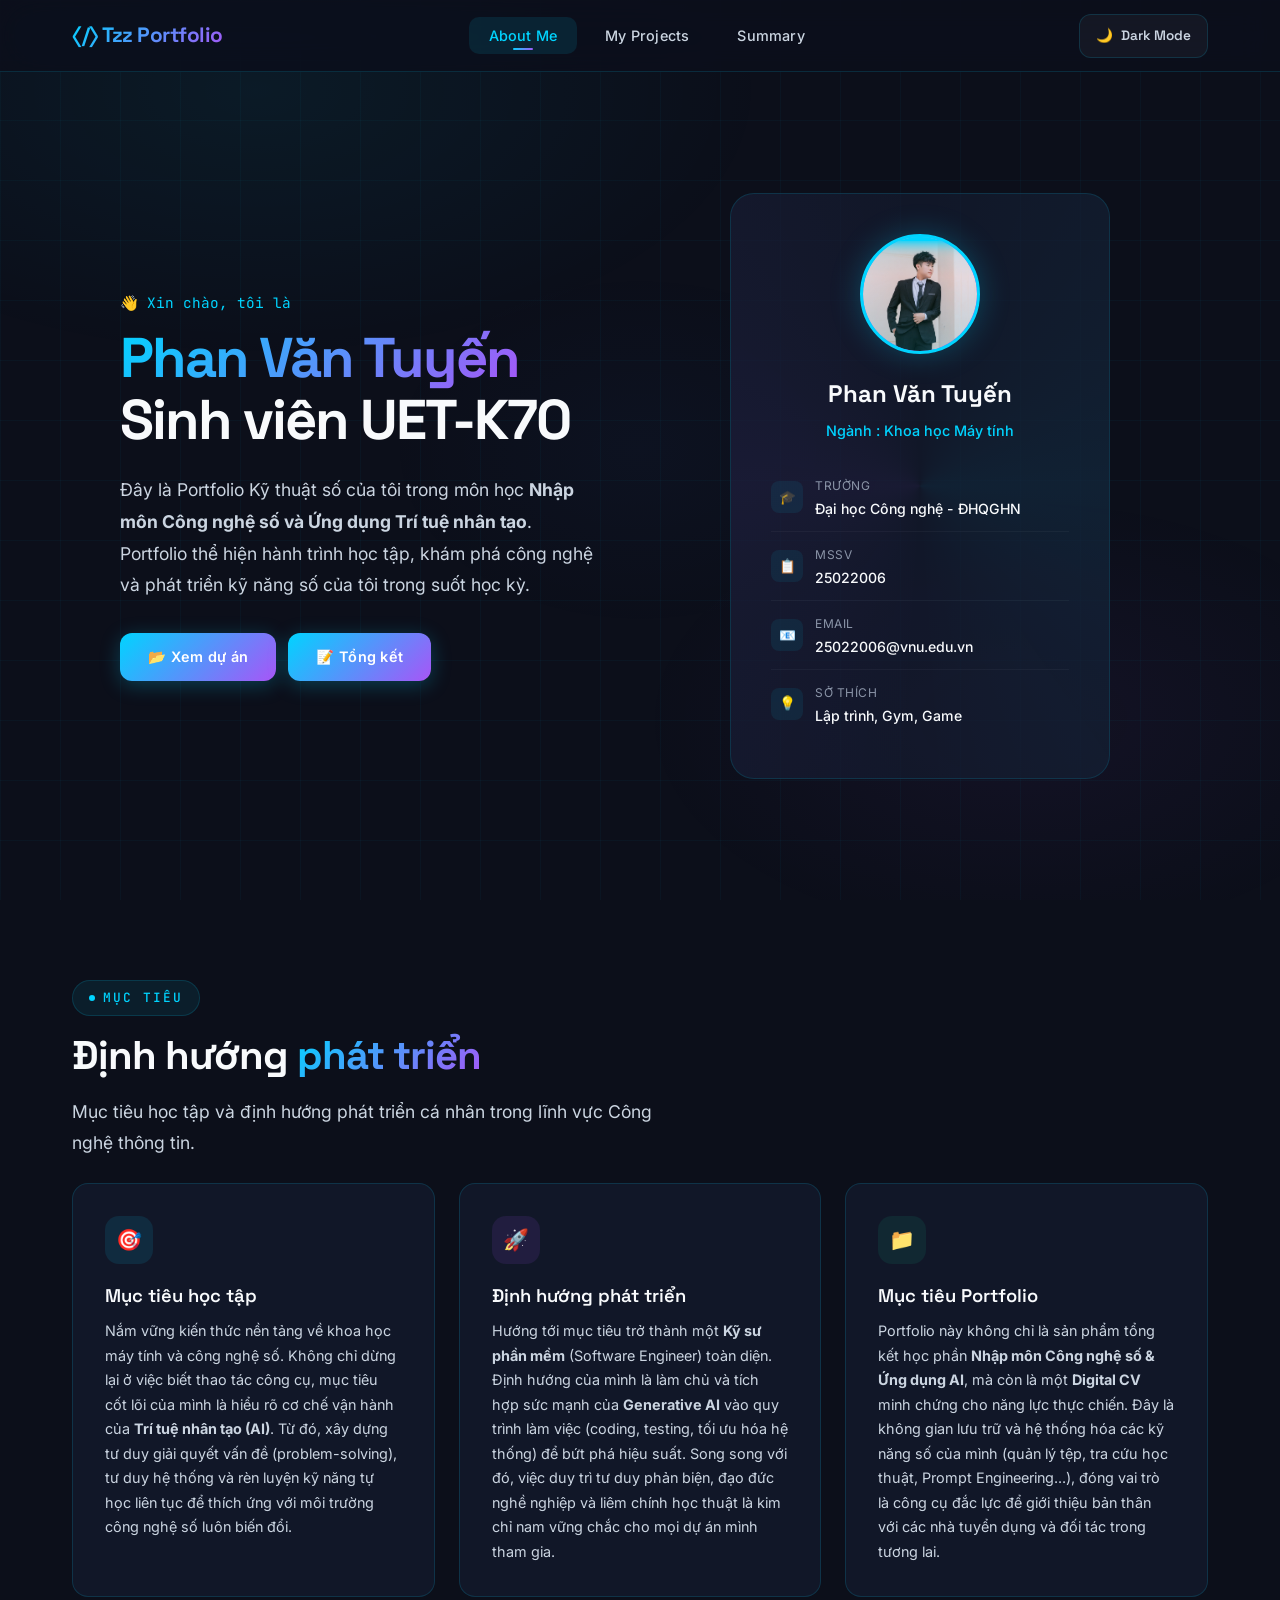
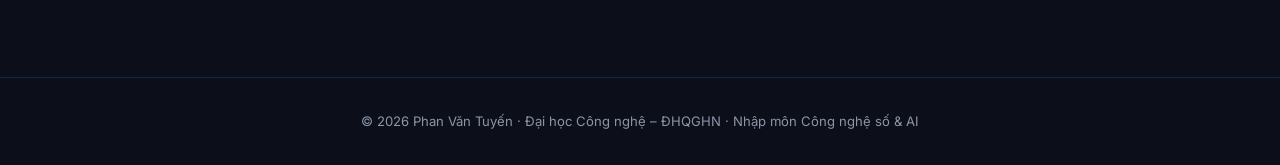
==== index.html @ 033db145 "add all file for tzz_portfolio" ====
<!DOCTYPE html>
<html lang="vi">

<head>
    <meta charset="UTF-8">
    <meta name="viewport" content="width=device-width, initial-scale=1.0">
    <meta name="description" content="Portfolio Kỹ thuật số - Giới thiệu bản thân - Đại học Công nghệ, ĐHQGHN">
    <title>About me | Tzz Portfolio</title>
    <link rel="preconnect" href="https://fonts.googleapis.com">
    <link rel="preconnect" href="https://fonts.gstatic.com" crossorigin>
    <link
        href="https://fonts.googleapis.com/css2?family=Inter:wght@300;400;500;600;700;800&family=Space+Grotesk:wght@400;500;600;700&family=JetBrains+Mono:wght@400;500&display=swap"
        rel="stylesheet">
    <link rel="stylesheet" href="styles.css">
</head>

<body>
    <div class="grid-bg"></div>
    <div class="particles">
        <div class="particle"></div>
        <div class="particle"></div>
        <div class="particle"></div>
        <div class="particle"></div>
        <div class="particle"></div>
        <div class="particle"></div>
        <div class="particle"></div>
        <div class="particle"></div>
    </div>

    <!-- NAVIGATION -->
    <nav class="navbar" id="navbar">
        <div class="nav-container">
            <a class="nav-logo" href="index.html">⟨/⟩ Tzz Portfolio</a>
            <button class="nav-toggle" id="navToggle" aria-label="Menu">
                <span></span><span></span><span></span>
            </button>
            <ul class="nav-links" id="navLinks">
                <li><a class="nav-link" href="index.html">About Me</a></li>
                <li><a class="nav-link" href="projects.html">My Projects</a></li>
                <li><a class="nav-link" href="summary.html">Summary</a></li>
            </ul>
            <button class="theme-toggle" id="themeToggle" onclick="toggleTheme()" aria-label="Dark / Light Mode"
                title="Dark / Light Mode">🌙</button>
        </div>
    </nav>

    <!-- PAGE CONTENT -->
    <div class="page">
        <!-- Hero Section -->
        <section class="hero">
            <div class="container">
                <div class="hero-content">
                    <div class="hero-text">
                        <p class="greeting">👋 Xin chào, tôi là</p>
                        <h1>
                            <span class="text-gradient">Phan Văn Tuyến</span><br>
                            Sinh viên UET-K70
                        </h1>
                        <p class="description">
                            Đây là Portfolio Kỹ thuật số của tôi trong môn học
                            <strong>Nhập môn Công nghệ số và Ứng dụng Trí tuệ nhân tạo</strong>.
                            Portfolio thể hiện hành trình học tập, khám phá công nghệ và phát triển kỹ năng số
                            của tôi trong suốt học kỳ.
                        </p>
                        <div class="hero-actions">
                            <a class="btn btn-primary" href="projects.html">📂 Xem dự án</a>
                            <a class="btn btn-primary" href="summary.html">📝 Tổng kết</a>
                        </div>
                    </div>
                    <div class="hero-visual">
                        <div class="profile-card">
                            <div class="profile-card-inner">
                                <div class="avatar">
                                    <img src="avt.jpg" alt="Phan Văn Tuyến Avatar" class="avatar-img">
                                    <div class="scan-line"></div>
                                </div>
                                <h2 class="profile-name">Phan Văn Tuyến</h2>
                                <p class="profile-role">Ngành : Khoa học Máy tính</p>
                                <ul class="profile-info">
                                    <li>
                                        <span class="info-icon">🎓</span>
                                        <div>
                                            <span class="info-label">Trường</span><br>
                                            <span class="info-value">Đại học Công nghệ - ĐHQGHN</span>
                                        </div>
                                    </li>
                                    <li>
                                        <span class="info-icon">📋</span>
                                        <div>
                                            <span class="info-label">MSSV</span><br>
                                            <span class="info-value">25022006</span>
                                        </div>
                                    </li>
                                    <li>
                                        <span class="info-icon">📧</span>
                                        <div>
                                            <span class="info-label">Email</span><br>
                                            <span class="info-value">25022006@vnu.edu.vn</span>
                                        </div>
                                    </li>
                                    <li>
                                        <span class="info-icon">💡</span>
                                        <div>
                                            <span class="info-label">Sở thích</span><br>
                                            <span class="info-value">Lập trình, Gym, Game</span>
                                        </div>
                                    </li>
                                </ul>
                            </div>
                        </div>
                    </div>
                </div>
            </div>
        </section>

        <!-- Goals & Portfolio Purpose -->
        <section class="section">
            <div class="container">
                <span class="section-label"><span class="dot"></span> Mục tiêu</span>
                <h2 class="section-title">Định hướng <span class="gradient">phát triển</span></h2>
                <p class="section-subtitle">
                    Mục tiêu học tập và định hướng phát triển cá nhân trong lĩnh vực Công nghệ thông tin.
                </p>
                <div class="about-grid">
                    <div class="card about-card animate-on-scroll stagger-1">
                        <div class="about-card-icon cyan">🎯</div>
                        <h3>Mục tiêu học tập</h3>
                        <p>
                            Nắm vững kiến thức nền tảng về khoa học máy tính và công nghệ số. Không chỉ dừng lại ở việc
                            biết thao tác công cụ, mục tiêu cốt lõi của mình là hiểu rõ cơ chế vận hành của <strong>Trí
                                tuệ nhân
                                tạo (AI)</strong>. Từ đó, xây dựng tư duy giải quyết vấn đề (problem-solving), tư duy hệ
                            thống và rèn
                            luyện kỹ năng tự học liên tục để thích ứng với môi trường công nghệ số luôn biến đổi.
                        </p>
                    </div>
                    <div class="card about-card animate-on-scroll stagger-2">
                        <div class="about-card-icon purple">🚀</div>
                        <h3>Định hướng phát triển</h3>
                        <p>
                            Hướng tới mục tiêu trở thành một <strong>Kỹ sư phần mềm</strong> (Software Engineer) toàn
                            diện. Định hướng
                            của mình là làm chủ và tích hợp sức mạnh của <strong>Generative AI</strong> vào quy trình
                            làm việc (coding,
                            testing, tối ưu hóa hệ thống) để bứt phá hiệu suất. Song song với đó, việc duy trì tư duy
                            phản biện, đạo đức nghề nghiệp và liêm chính học thuật là kim chỉ nam vững chắc cho mọi dự
                            án mình tham gia.
                        </p>
                    </div>
                    <div class="card about-card animate-on-scroll stagger-3">
                        <div class="about-card-icon emerald">📁</div>
                        <h3>Mục tiêu Portfolio</h3>
                        <p>
                            Portfolio này không chỉ là sản phẩm tổng kết học phần <strong>Nhập môn Công nghệ số & Ứng
                                dụng AI</strong>,
                            mà còn là một <strong>Digital CV</strong> minh chứng cho năng lực thực chiến. Đây là không
                            gian lưu trữ và
                            hệ thống hóa các kỹ năng số của mình (quản lý tệp, tra cứu học thuật, Prompt
                            Engineering...), đóng vai trò là công cụ đắc lực để giới thiệu bản thân với các nhà tuyển
                            dụng và đối tác trong tương lai.
                        </p>
                    </div>
                </div>
            </div>
        </section>
    </div>

    <!-- FOOTER -->
    <footer class="footer">
        <div class="container">
            <p>© 2026 Phan Văn Tuyến · Đại học Công nghệ – ĐHQGHN · Nhập môn Công nghệ số &amp; AI</p>
        </div>
    </footer>
    <script src="script.js"></script>
</body>

</html>
---- styles.css ----
/* ==========================================
   CSS RESET & VARIABLES
   ========================================== */
*, *::before, *::after {
    margin: 0;
    padding: 0;
    box-sizing: border-box;
}

:root {
    /* Color palette - Dark Mode (default) */
    --bg-primary: #0c0f1a;
    --bg-secondary: #121829;
    --bg-card: rgba(20, 28, 48, 0.7);
    --bg-card-hover: rgba(28, 39, 66, 0.85);
    --bg-nav: rgba(12, 15, 26, 0.85);
    --border-color: rgba(0, 212, 255, 0.15);
    --border-hover: rgba(0, 212, 255, 0.35);

    /* Accent colors */
    --accent-cyan: #00d4ff;
    --accent-purple: #a855f7;
    --accent-blue: #3b82f6;
    --accent-emerald: #10b981;
    --gradient-primary: linear-gradient(135deg, #00d4ff, #a855f7);
    --gradient-secondary: linear-gradient(135deg, #3b82f6, #00d4ff);
    --gradient-card: linear-gradient(145deg, rgba(0, 212, 255, 0.06), rgba(168, 85, 247, 0.06));

    /* Text colors */
    --text-primary: #f8fafc;
    --text-secondary: #cbd5e1;
    --text-muted: #8b95a8;
    --text-accent: #00d4ff;

    /* Grid & particles */
    --grid-color: rgba(0, 212, 255, 0.035);
    --particle-color: var(--accent-cyan);

    /* Spacing */
    --nav-height: 72px;
    --section-padding: 80px;
    --container-max: 1200px;

    /* Transitions */
    --transition-fast: 0.2s cubic-bezier(0.4, 0, 0.2, 1);
    --transition-normal: 0.35s cubic-bezier(0.4, 0, 0.2, 1);
    --transition-slow: 0.5s cubic-bezier(0.4, 0, 0.2, 1);
}

/* ==========================================
   LIGHT MODE
   ========================================== */
[data-theme="light"] {
    --bg-primary: #f5f7fb;
    --bg-secondary: #e8ecf4;
    --bg-card: rgba(255, 255, 255, 0.85);
    --bg-card-hover: rgba(255, 255, 255, 0.95);
    --bg-nav: rgba(245, 247, 251, 0.9);
    --border-color: rgba(0, 140, 210, 0.12);
    --border-hover: rgba(0, 140, 210, 0.3);

    --accent-cyan: #0091d5;
    --accent-purple: #7c3aed;
    --accent-blue: #2563eb;
    --accent-emerald: #059669;
    --gradient-primary: linear-gradient(135deg, #0091d5, #7c3aed);
    --gradient-secondary: linear-gradient(135deg, #2563eb, #0091d5);
    --gradient-card: linear-gradient(145deg, rgba(0, 145, 213, 0.04), rgba(124, 58, 237, 0.04));

    --text-primary: #1a1d2e;
    --text-secondary: #4a5568;
    --text-muted: #8896ab;
    --text-accent: #0091d5;

    --grid-color: rgba(0, 100, 180, 0.04);
    --particle-color: #0091d5;
}

[data-theme="light"] body::before {
    background:
        radial-gradient(ellipse 80% 60% at 20% 10%, rgba(0, 145, 213, 0.06) 0%, transparent 50%),
        radial-gradient(ellipse 60% 50% at 80% 80%, rgba(124, 58, 237, 0.05) 0%, transparent 50%),
        radial-gradient(ellipse 40% 40% at 50% 50%, rgba(37, 99, 235, 0.03) 0%, transparent 50%);
}


[data-theme="light"] .card { box-shadow: 0 1px 3px rgba(0,0,0,0.06); }
[data-theme="light"] .card:hover { box-shadow: 0 12px 40px rgba(0,0,0,0.08), 0 0 20px rgba(0,145,213,0.06); }
[data-theme="light"] .comparison-table th { background: rgba(0,145,213,0.06); }
[data-theme="light"] .code-block { background: rgba(0,0,0,0.04); border-color: rgba(0,0,0,0.08); }
[data-theme="light"] .screenshot-area { background: rgba(0,145,213,0.03); border-color: rgba(0,145,213,0.15); }
[data-theme="light"] .nav-toggle span { background: var(--text-primary); }
[data-theme="light"] .detail-back { border-color: rgba(0,0,0,0.08); }
[data-theme="light"] .project-tag { background: rgba(0,0,0,0.03); border-color: rgba(0,0,0,0.06); }
[data-theme="light"] .btn-ghost { background: rgba(0,0,0,0.03); border-color: rgba(0,0,0,0.06); }

html {
    scroll-behavior: smooth;
    transition: background-color 0.3s ease, color 0.3s ease;
}

body {
    font-family: 'Inter', -apple-system, BlinkMacSystemFont, sans-serif;
    background-color: var(--bg-primary);
    color: var(--text-primary);
    line-height: 1.7;
    overflow-x: hidden;
    min-height: 100vh;
    transition: background-color 0.3s ease, color 0.3s ease;
}

/* ==========================================
   BACKGROUND EFFECTS
   ========================================== */
body::before {
    content: '';
    position: fixed;
    top: 0; left: 0;
    width: 100%; height: 100%;
    background:
        radial-gradient(ellipse 80% 60% at 20% 10%, rgba(0,212,255,0.06) 0%, transparent 50%),
        radial-gradient(ellipse 60% 50% at 80% 80%, rgba(168,85,247,0.05) 0%, transparent 50%),
        radial-gradient(ellipse 40% 40% at 50% 50%, rgba(59,130,246,0.03) 0%, transparent 50%);
    pointer-events: none;
    z-index: 0;
}

.grid-bg {
    position: fixed;
    top: 0; left: 0;
    width: 100%; height: 100%;
    background-image:
        linear-gradient(var(--grid-color) 1px, transparent 1px),
        linear-gradient(90deg, var(--grid-color) 1px, transparent 1px);
    background-size: 60px 60px;
    pointer-events: none;
    z-index: 0;
}

.particles {
    position: fixed;
    top: 0; left: 0;
    width: 100%; height: 100%;
    pointer-events: none;
    z-index: 0;
    overflow: hidden;
}

.particle {
    position: absolute;
    border-radius: 50%;
    pointer-events: none;
    will-change: transform, opacity;
}

/* Star style (Dark Mode) */
.particle.star {
    width: 2px;
    height: 2px;
    background: #ffffff;
    box-shadow: 0 0 8px 1px #ffffff, 0 0 15px 3px rgba(0, 212, 255, 0.6);
    opacity: 0;
    animation: diagonal-stars 8s linear infinite;
}

@keyframes diagonal-stars {
    0% {
        transform: translate(0, 0) scale(0.4);
        opacity: 0;
    }
    10% {
        opacity: 0.8;
    }
    90% {
        opacity: 0.8;
    }
    100% {
        transform: translate(60vh, 60vh) scale(1.2);
        opacity: 0;
    }
}

/* Fireball style (Light Mode) */
.particle.fireball {
    width: 8px;
    height: 8px;
    background: radial-gradient(circle, #ff5722 0%, #ff9800 60%, rgba(255, 152, 0, 0) 100%);
    box-shadow: 0 0 12px 3px #ff5722, 0 0 20px #ff9800;
    opacity: 0;
    animation: diagonal-fireballs 9s linear infinite;
}

@keyframes diagonal-fireballs {
    0% {
        transform: translate(0, 0) scale(0.5);
        opacity: 0;
    }
    10% {
        opacity: 0.8;
    }
    90% {
        opacity: 0.8;
    }
    100% {
        transform: translate(60vh, 60vh) scale(1.2);
        opacity: 0;
    }
}

/* ==========================================
   NAVIGATION
   ========================================== */
.navbar {
    position: fixed;
    top: 0; left: 0;
    width: 100%;
    height: var(--nav-height);
    background: var(--bg-nav);
    backdrop-filter: blur(20px) saturate(180%);
    -webkit-backdrop-filter: blur(20px) saturate(180%);
    border-bottom: 1px solid var(--border-color);
    z-index: 1000;
    display: flex;
    align-items: center;
    justify-content: center;
    transition: var(--transition-normal);
}

.navbar.scrolled {
    background: rgba(12, 15, 26, 0.96);
    box-shadow: 0 4px 30px rgba(0,0,0,0.3);
}

[data-theme="light"] .navbar.scrolled {
    background: rgba(245, 247, 251, 0.97);
    box-shadow: 0 4px 20px rgba(0,0,0,0.06);
}

.nav-container {
    width: 100%;
    max-width: var(--container-max);
    padding: 0 32px;
    display: flex;
    align-items: center;
    justify-content: space-between;
}

.nav-logo {
    font-family: 'Space Grotesk', sans-serif;
    font-size: 1.3rem;
    font-weight: 700;
    background: var(--gradient-primary);
    -webkit-background-clip: text;
    -webkit-text-fill-color: transparent;
    background-clip: text;
    cursor: pointer;
    letter-spacing: -0.5px;
    transition: var(--transition-fast);
    text-decoration: none;
}

.nav-logo:hover { filter: brightness(1.2); }

.nav-links {
    display: flex;
    align-items: center;
    gap: 8px;
    list-style: none;
}

.nav-link {
    padding: 10px 20px;
    font-size: 0.9rem;
    font-weight: 500;
    color: var(--text-secondary);
    text-decoration: none;
    border-radius: 10px;
    cursor: pointer;
    transition: var(--transition-fast);
    position: relative;
    letter-spacing: 0.2px;
}

.nav-link:hover {
    color: var(--text-primary);
    background: rgba(0, 212, 255, 0.06);
}

.nav-link.active {
    color: var(--accent-cyan);
    background: rgba(0, 212, 255, 0.1);
}

.nav-link.active::after {
    content: '';
    position: absolute;
    bottom: 4px;
    left: 50%;
    transform: translateX(-50%);
    width: 20px; height: 2px;
    background: var(--gradient-primary);
    border-radius: 1px;
}

/* Theme toggle */
.theme-toggle {
    height: 44px;
    padding: 0 16px;
    border-radius: 12px;
    border: 1px solid var(--border-color);
    background: rgba(255,255,255,0.04);
    color: var(--text-secondary);
    cursor: pointer;
    display: inline-flex;
    align-items: center;
    justify-content: center;
    gap: 8px;
    font-family: 'Space Grotesk', sans-serif;
    font-size: 0.85rem;
    font-weight: 600;
    transition: var(--transition-fast);
    margin-left: 8px;
    flex-shrink: 0;
}

.theme-toggle:hover {
    background: rgba(0,212,255,0.08);
    border-color: var(--border-hover);
    color: var(--accent-cyan);
}

[data-theme="light"] .theme-toggle { background: rgba(0,0,0,0.04); }
[data-theme="light"] .theme-toggle:hover { background: rgba(0,145,213,0.08); }

/* Mobile menu */
.nav-toggle {
    display: none;
    flex-direction: column;
    gap: 5px;
    cursor: pointer;
    padding: 5px;
    background: none;
    border: none;
}

.nav-toggle span {
    width: 24px; height: 2px;
    background: var(--text-primary);
    border-radius: 2px;
    transition: var(--transition-fast);
}

/* ==========================================
   LAYOUT & CONTAINERS
   ========================================== */
.page {
    position: relative;
    z-index: 1;
    min-height: 100vh;
    padding-top: var(--nav-height);
    animation: pageIn 0.5s ease forwards;
}

@keyframes pageIn {
    from { opacity: 0; transform: translateY(20px); }
    to { opacity: 1; transform: translateY(0); }
}

.container {
    max-width: var(--container-max);
    margin: 0 auto;
    padding: 0 32px;
}

.section {
    padding: var(--section-padding) 0;
}

.section-label {
    display: inline-flex;
    align-items: center;
    gap: 8px;
    font-family: 'JetBrains Mono', monospace;
    font-size: 0.8rem;
    font-weight: 500;
    color: var(--accent-cyan);
    text-transform: uppercase;
    letter-spacing: 2px;
    margin-bottom: 16px;
    padding: 6px 16px;
    background: rgba(0, 212, 255, 0.08);
    border: 1px solid rgba(0, 212, 255, 0.15);
    border-radius: 20px;
}

.section-label .dot {
    width: 6px; height: 6px;
    background: var(--accent-cyan);
    border-radius: 50%;
    animation: pulse-dot 2s infinite;
}

@keyframes pulse-dot {
    0%, 100% { opacity: 1; }
    50% { opacity: 0.3; }
}

.section-title {
    font-family: 'Space Grotesk', sans-serif;
    font-size: 2.5rem;
    font-weight: 700;
    line-height: 1.2;
    margin-bottom: 16px;
    letter-spacing: -1px;
}

.section-title .gradient {
    background: var(--gradient-primary);
    -webkit-background-clip: text;
    -webkit-text-fill-color: transparent;
    background-clip: text;
}

.section-subtitle {
    font-size: 1.1rem;
    color: var(--text-secondary);
    max-width: 600px;
    line-height: 1.8;
}

/* ==========================================
   CARDS
   ========================================== */
.card {
    background: var(--bg-card);
    border: 1px solid var(--border-color);
    border-radius: 16px;
    padding: 32px;
    transition: var(--transition-normal);
    position: relative;
    overflow: hidden;
}

.card::before {
    content: '';
    position: absolute;
    top: 0; left: 0; right: 0;
    height: 1px;
    background: var(--gradient-primary);
    opacity: 0;
    transition: var(--transition-normal);
}

.card:hover {
    background: var(--bg-card-hover);
    border-color: var(--border-hover);
    transform: translateY(-4px);
    box-shadow: 0 20px 60px rgba(0,0,0,0.3), 0 0 40px rgba(0,212,255,0.05);
}

.card:hover::before { opacity: 1; }

/* ==========================================
   BUTTONS
   ========================================== */
.btn {
    display: inline-flex;
    align-items: center;
    gap: 8px;
    padding: 12px 28px;
    font-family: 'Inter', sans-serif;
    font-size: 0.9rem;
    font-weight: 600;
    border-radius: 12px;
    cursor: pointer;
    transition: var(--transition-fast);
    text-decoration: none;
    border: none;
    letter-spacing: 0.3px;
}

.btn-primary {
    background: var(--gradient-primary);
    color: #fff;
    box-shadow: 0 4px 20px rgba(0,212,255,0.25);
}

.btn-primary:hover {
    box-shadow: 0 6px 30px rgba(0,212,255,0.4);
    transform: translateY(-2px);
    filter: brightness(1.1);
}

.btn-outline {
    background: transparent;
    color: var(--accent-cyan);
    border: 1px solid rgba(0,212,255,0.3);
}

.btn-outline:hover {
    background: rgba(0,212,255,0.08);
    border-color: var(--accent-cyan);
    box-shadow: 0 0 20px rgba(0,212,255,0.15);
}

.btn-ghost {
    background: rgba(255,255,255,0.04);
    color: var(--text-secondary);
    border: 1px solid rgba(255,255,255,0.06);
}

.btn-ghost:hover {
    background: rgba(255,255,255,0.08);
    color: var(--text-primary);
}

.btn-sm { padding: 8px 18px; font-size: 0.82rem; }

/* ==========================================
   HERO SECTION (ABOUT ME)
   ========================================== */
.hero {
    min-height: calc(100vh - var(--nav-height));
    display: flex;
    align-items: center;
    position: relative;
}

.hero-content {
    display: grid;
    grid-template-columns: 1fr 1fr;
    gap: 80px;
    align-items: center;
}

.hero-text .greeting {
    font-family: 'JetBrains Mono', monospace;
    font-size: 0.9rem;
    color: var(--accent-cyan);
    margin-bottom: 12px;
    opacity: 0;
    animation: slideUp 0.6s 0.2s ease forwards;
}

.hero-text h1 {
    font-family: 'Space Grotesk', sans-serif;
    font-size: 3.5rem;
    font-weight: 800;
    line-height: 1.1;
    letter-spacing: -2px;
    margin-bottom: 24px;
    opacity: 0;
    animation: slideUp 0.6s 0.4s ease forwards;
}

.hero-text .description {
    font-size: 1.1rem;
    color: var(--text-secondary);
    margin-bottom: 32px;
    max-width: 480px;
    line-height: 1.8;
    opacity: 0;
    animation: slideUp 0.6s 0.6s ease forwards;
}

.hero-actions {
    display: flex;
    gap: 12px;
    opacity: 0;
    animation: slideUp 0.6s 0.8s ease forwards;
}

@keyframes slideUp {
    from { opacity: 0; transform: translateY(30px); }
    to { opacity: 1; transform: translateY(0); }
}

.hero-visual {
    display: flex;
    justify-content: center;
    align-items: center;
    opacity: 0;
    animation: slideUp 0.6s 0.5s ease forwards;
}

.profile-card {
    background: var(--bg-card);
    border: 1px solid var(--border-color);
    border-radius: 24px;
    padding: 40px;
    width: 100%;
    max-width: 380px;
    text-align: center;
    position: relative;
    overflow: hidden;
}

.profile-card::after {
    content: '';
    position: absolute;
    top: -50%; left: -50%;
    width: 200%; height: 200%;
    background: conic-gradient(from 0deg, transparent, rgba(0,212,255,0.05), transparent, rgba(168,85,247,0.05), transparent);
    animation: rotate-bg 15s linear infinite;
}

@keyframes rotate-bg { to { transform: rotate(360deg); } }

.profile-card-inner { position: relative; z-index: 1; }

.avatar {
    width: 120px; height: 120px;
    border-radius: 50%;
    background: var(--gradient-primary);
    position: relative;
    overflow: hidden;
    margin: 0 auto 20px;
    box-shadow: 0 0 30px rgba(0, 212, 255, 0.25);
    border: 3px solid var(--accent-cyan);
}

.avatar-img {
    width: 100%;
    height: 100%;
    object-fit: cover;
    display: block;
    border-radius: 50%;
}

.scan-line {
    position: absolute;
    top: 0;
    left: 0;
    width: 100%;
    height: 4px;
    background: var(--accent-cyan);
    box-shadow: 0 0 12px 3px var(--accent-cyan), 0 0 4px var(--accent-cyan);
    animation: scanner 3.5s ease-in-out infinite;
    z-index: 2;
    pointer-events: none;
}

@keyframes scanner {
    0% { top: 0%; }
    50% { top: 100%; }
    100% { top: 0%; }
}

.avatar::after {
    content: '';
    position: absolute;
    top: 0; left: 0; width: 100%; height: 100%;
    background: linear-gradient(to bottom, rgba(0, 212, 255, 0.15) 0%, transparent 35%, rgba(0, 212, 255, 0.15) 100%);
    border-radius: 50%;
    pointer-events: none;
    z-index: 1;
    animation: hologram-flicker 0.15s infinite;
}

@keyframes hologram-flicker {
    0% { opacity: 0.9; }
    50% { opacity: 1; }
    100% { opacity: 0.9; }
}

.profile-name {
    font-family: 'Space Grotesk', sans-serif;
    font-size: 1.5rem;
    font-weight: 700;
    margin-bottom: 4px;
}

.profile-role {
    color: var(--accent-cyan);
    font-size: 0.9rem;
    font-weight: 500;
    margin-bottom: 20px;
}

.profile-info { list-style: none; text-align: left; }

.profile-info li {
    display: flex;
    align-items: center;
    gap: 12px;
    padding: 10px 0;
    font-size: 0.88rem;
    color: var(--text-secondary);
    border-bottom: 1px solid rgba(255,255,255,0.04);
}

.profile-info li:last-child { border-bottom: none; }

.profile-info .info-icon {
    width: 32px; height: 32px;
    border-radius: 8px;
    background: rgba(0,212,255,0.08);
    display: flex;
    align-items: center;
    justify-content: center;
    font-size: 0.85rem;
    flex-shrink: 0;
}

.profile-info .info-label {
    font-size: 0.75rem;
    color: var(--text-muted);
    text-transform: uppercase;
    letter-spacing: 0.5px;
}

.profile-info .info-value {
    color: var(--text-primary);
    font-weight: 500;
}

/* About sections */
.about-grid {
    display: grid;
    grid-template-columns: repeat(3, 1fr);
    gap: 24px;
    margin-top: 24px;
}

.about-card-icon {
    width: 48px; height: 48px;
    border-radius: 14px;
    display: flex;
    align-items: center;
    justify-content: center;
    font-size: 1.3rem;
    margin-bottom: 16px;
}

.about-card-icon.cyan   { background: rgba(0,212,255,0.1); }
.about-card-icon.purple { background: rgba(168,85,247,0.1); }
.about-card-icon.emerald{ background: rgba(16,185,129,0.1); }

.about-card h3 {
    font-family: 'Space Grotesk', sans-serif;
    font-size: 1.15rem;
    font-weight: 600;
    margin-bottom: 8px;
}

.about-card p {
    font-size: 0.9rem;
    color: var(--text-secondary);
    line-height: 1.7;
}

/* ==========================================
   MY PROJECTS - OVERVIEW
   ========================================== */
.projects-grid {
    display: grid;
    grid-template-columns: repeat(2, 1fr);
    gap: 24px;
    margin-top: 40px;
}

.project-card { position: relative; overflow: hidden; }

.project-number {
    font-family: 'Space Grotesk', sans-serif;
    font-size: 3.5rem;
    font-weight: 800;
    background: var(--gradient-primary);
    -webkit-background-clip: text;
    -webkit-text-fill-color: transparent;
    background-clip: text;
    opacity: 0.15;
    position: absolute;
    top: 16px; right: 24px;
    line-height: 1;
}

.project-badge {
    display: inline-flex;
    align-items: center;
    gap: 6px;
    padding: 4px 12px;
    font-size: 0.72rem;
    font-weight: 600;
    text-transform: uppercase;
    letter-spacing: 1px;
    border-radius: 6px;
    margin-bottom: 16px;
}

.project-badge.bt1 { background: rgba(0,212,255,0.1); color: var(--accent-cyan); }
.project-badge.bt2 { background: rgba(168,85,247,0.1); color: var(--accent-purple); }
.project-badge.bt3 { background: rgba(59,130,246,0.1); color: var(--accent-blue); }
.project-badge.bt4 { background: rgba(16,185,129,0.1); color: var(--accent-emerald); }
.project-badge.bt5 { background: rgba(245,158,11,0.1); color: #f59e0b; }
.project-badge.bt6 { background: rgba(239,68,68,0.1); color: #ef4444; }

.project-card h3 {
    font-family: 'Space Grotesk', sans-serif;
    font-size: 1.2rem;
    font-weight: 600;
    margin-bottom: 10px;
    line-height: 1.4;
}

.project-card .project-desc {
    font-size: 0.88rem;
    color: var(--text-secondary);
    line-height: 1.7;
    margin-bottom: 20px;
}

.project-card .project-tags {
    display: flex;
    flex-wrap: wrap;
    gap: 8px;
    margin-bottom: 20px;
}

.project-tag {
    padding: 4px 10px;
    font-family: 'JetBrains Mono', monospace;
    font-size: 0.7rem;
    color: var(--text-muted);
    background: rgba(255,255,255,0.03);
    border: 1px solid rgba(255,255,255,0.06);
    border-radius: 6px;
}

.project-card .project-actions {
    display: flex;
    gap: 8px;
    align-items: center;
}

/* ==========================================
   PROJECT DETAIL PAGES
   ========================================== */
.detail-header {
    padding: 60px 0 40px;
    border-bottom: 1px solid var(--border-color);
    margin-bottom: 48px;
    position: relative;
}

.detail-header-row {
    display: flex;
    align-items: flex-start;
    justify-content: space-between;
    gap: 24px;
}

.detail-header-left { flex: 1; min-width: 0; }
.detail-header-right { flex-shrink: 0; padding-top: 8px; }

.detail-pdf-btn {
    display: inline-flex;
    align-items: center;
    gap: 8px;
    padding: 12px 24px;
    background: rgba(239,68,68,0.08);
    border: 1px solid rgba(239,68,68,0.2);
    border-radius: 12px;
    color: #ef4444;
    font-weight: 600;
    font-size: 0.85rem;
    text-decoration: none;
    transition: var(--transition-fast);
    white-space: nowrap;
    font-family: 'Inter', sans-serif;
}

.detail-pdf-btn:hover {
    background: rgba(239,68,68,0.15);
    border-color: rgba(239,68,68,0.4);
    transform: translateY(-2px);
    box-shadow: 0 4px 20px rgba(239,68,68,0.15);
}

.detail-pdf-hint {
    display: block;
    color: var(--text-muted);
    font-size: 0.72rem;
    margin-top: 6px;
    text-align: right;
}

.detail-back {
    display: inline-flex;
    align-items: center;
    gap: 8px;
    color: var(--text-secondary);
    font-size: 0.88rem;
    cursor: pointer;
    margin-bottom: 24px;
    padding: 8px 16px;
    border-radius: 8px;
    transition: var(--transition-fast);
    background: none;
    border: 1px solid rgba(255,255,255,0.06);
    font-family: 'Inter', sans-serif;
    text-decoration: none;
}

.detail-back:hover {
    color: var(--accent-cyan);
    background: rgba(0,212,255,0.06);
    border-color: rgba(0,212,255,0.15);
}

.detail-title {
    font-family: 'Space Grotesk', sans-serif;
    font-size: 2.2rem;
    font-weight: 700;
    margin-bottom: 12px;
    letter-spacing: -0.5px;
}

.detail-meta {
    display: flex;
    align-items: center;
    gap: 16px;
    flex-wrap: wrap;
}

.detail-meta-item {
    display: flex;
    align-items: center;
    gap: 6px;
    font-size: 0.85rem;
    color: var(--text-secondary);
}

/* Content blocks */
.content-block { margin-bottom: 48px; }

.content-block h2 {
    font-family: 'Space Grotesk', sans-serif;
    font-size: 1.5rem;
    font-weight: 600;
    margin-bottom: 20px;
    display: flex;
    align-items: center;
    gap: 12px;
}

.content-block h2 .block-icon {
    width: 36px; height: 36px;
    border-radius: 10px;
    background: rgba(0,212,255,0.1);
    display: flex;
    align-items: center;
    justify-content: center;
    font-size: 1rem;
}

.content-block h3 {
    font-family: 'Space Grotesk', sans-serif;
    font-size: 1.15rem;
    font-weight: 600;
    margin-bottom: 12px;
    margin-top: 24px;
    color: var(--accent-cyan);
}

.content-block p {
    font-size: 0.95rem;
    color: var(--text-secondary);
    line-height: 1.8;
    margin-bottom: 16px;
}

.content-block ul, .content-block ol { margin-left: 20px; margin-bottom: 16px; }

.content-block li {
    font-size: 0.93rem;
    color: var(--text-secondary);
    line-height: 1.8;
    margin-bottom: 8px;
}

.content-block li strong { color: var(--text-primary); }

/* Screenshot placeholder */
.screenshot-area {
    background: rgba(0,212,255,0.03);
    border: 2px dashed rgba(0,212,255,0.15);
    border-radius: 16px;
    padding: 48px 32px;
    text-align: center;
    margin: 24px 0;
}

.screenshot-area .icon { font-size: 2rem; margin-bottom: 12px; }
.screenshot-area p { color: var(--text-muted); font-size: 0.88rem; }
.screenshot-area p:first-of-type { color: var(--text-secondary); font-weight: 500; }

/* Info box / callout */
.info-box {
    background: rgba(0,212,255,0.04);
    border-left: 3px solid var(--accent-cyan);
    border-radius: 0 12px 12px 0;
    padding: 20px 24px;
    margin: 20px 0;
}

.info-box.purple { background: rgba(168,85,247,0.04); border-left-color: var(--accent-purple); }
.info-box.emerald { background: rgba(16,185,129,0.04); border-left-color: var(--accent-emerald); }
.info-box p { color: var(--text-secondary); font-size: 0.9rem; }
.info-box strong { color: var(--text-primary); }

/* Code block */
.code-block {
    background: rgba(0,0,0,0.3);
    border: 1px solid rgba(255,255,255,0.06);
    border-radius: 12px;
    padding: 20px 24px;
    font-family: 'JetBrains Mono', monospace;
    font-size: 0.82rem;
    color: var(--accent-cyan);
    overflow-x: auto;
    margin: 16px 0;
    line-height: 1.7;
}

/* Comparison table */
.comparison-table {
    width: 100%;
    border-collapse: separate;
    border-spacing: 0;
    margin: 20px 0;
    border-radius: 12px;
    overflow: hidden;
    border: 1px solid var(--border-color);
}

.comparison-table th {
    background: rgba(0,212,255,0.08);
    padding: 14px 20px;
    text-align: left;
    font-family: 'Space Grotesk', sans-serif;
    font-weight: 600;
    font-size: 0.88rem;
    color: var(--accent-cyan);
    border-bottom: 1px solid var(--border-color);
}

.comparison-table td {
    padding: 14px 20px;
    font-size: 0.88rem;
    color: var(--text-secondary);
    border-bottom: 1px solid rgba(255,255,255,0.03);
    line-height: 1.6;
}

.comparison-table tr:last-child td { border-bottom: none; }
.comparison-table tr:hover td { background: rgba(0,212,255,0.02); }

/* ==========================================
   SUMMARY PAGE
   ========================================== */
.summary-hero {
    text-align: center;
    padding: 80px 0 48px;
}

.summary-hero h1 {
    font-family: 'Space Grotesk', sans-serif;
    font-size: 3rem;
    font-weight: 800;
    letter-spacing: -1.5px;
    margin-bottom: 16px;
}

.summary-grid {
    display: grid;
    grid-template-columns: repeat(3, 1fr);
    gap: 24px;
    margin: 48px 0;
}

.stat-card {
    background: var(--bg-card);
    border: 1px solid var(--border-color);
    border-radius: 16px;
    padding: 28px;
    text-align: center;
}

.stat-number {
    font-family: 'Space Grotesk', sans-serif;
    font-size: 2.5rem;
    font-weight: 800;
    background: var(--gradient-primary);
    -webkit-background-clip: text;
    -webkit-text-fill-color: transparent;
    background-clip: text;
}

.stat-label { color: var(--text-secondary); font-size: 0.88rem; margin-top: 4px; }

.summary-section { margin-bottom: 48px; }

.summary-section h2 {
    font-family: 'Space Grotesk', sans-serif;
    font-size: 1.6rem;
    font-weight: 600;
    margin-bottom: 20px;
    display: flex;
    align-items: center;
    gap: 12px;
}

.summary-section h2 .block-icon {
    width: 36px; height: 36px;
    border-radius: 10px;
    background: rgba(0,212,255,0.1);
    display: flex;
    align-items: center;
    justify-content: center;
    font-size: 1rem;
}

.summary-section p {
    font-size: 0.95rem;
    color: var(--text-secondary);
    line-height: 1.8;
    margin-bottom: 12px;
}

/* Project links in summary */
.project-links-grid {
    display: grid;
    grid-template-columns: repeat(2, 1fr);
    gap: 16px;
    margin-top: 24px;
}

.project-link-card {
    display: flex;
    align-items: center;
    gap: 16px;
    padding: 18px 22px;
    background: var(--bg-card);
    border: 1px solid var(--border-color);
    border-radius: 14px;
    cursor: pointer;
    transition: var(--transition-fast);
    text-decoration: none;
    color: inherit;
}

.project-link-card:hover {
    border-color: var(--border-hover);
    background: var(--bg-card-hover);
    transform: translateX(4px);
}

.project-link-number {
    font-family: 'Space Grotesk', sans-serif;
    font-size: 1.3rem;
    font-weight: 800;
    background: var(--gradient-primary);
    -webkit-background-clip: text;
    -webkit-text-fill-color: transparent;
    background-clip: text;
    min-width: 36px;
}

.project-link-info h4 { font-size: 0.92rem; font-weight: 600; margin-bottom: 2px; }
.project-link-info p { font-size: 0.78rem; color: var(--text-muted); margin-bottom: 0; }

.project-link-arrow {
    margin-left: auto;
    color: var(--text-muted);
    transition: var(--transition-fast);
}

.project-link-card:hover .project-link-arrow {
    color: var(--accent-cyan);
    transform: translateX(4px);
}

/* ==========================================
   FOOTER
   ========================================== */
.footer {
    position: relative;
    z-index: 1;
    border-top: 1px solid var(--border-color);
    padding: 32px 0;
    text-align: center;
}

.footer p { color: var(--text-muted); font-size: 0.82rem; }
.footer .heart { color: #ef4444; }

/* ==========================================
   SCROLL ANIMATIONS
   ========================================== */
.animate-on-scroll {
    opacity: 0;
    transform: translateY(30px);
    transition: opacity 0.6s ease, transform 0.6s ease;
}

.animate-on-scroll.visible {
    opacity: 1;
    transform: translateY(0);
}

.stagger-1 { transition-delay: 0.1s; }
.stagger-2 { transition-delay: 0.2s; }
.stagger-3 { transition-delay: 0.3s; }
.stagger-4 { transition-delay: 0.4s; }
.stagger-5 { transition-delay: 0.5s; }
.stagger-6 { transition-delay: 0.6s; }

/* ==========================================
   UTILITIES
   ========================================== */
.text-gradient {
    background: var(--gradient-primary);
    -webkit-background-clip: text;
    -webkit-text-fill-color: transparent;
    background-clip: text;
}

.divider { height: 1px; background: var(--border-color); margin: 40px 0; }

.objective-card {
    background: var(--gradient-card);
    border: 1px solid var(--border-color);
    border-radius: 16px;
    padding: 28px 32px;
    margin-bottom: 32px;
}

.objective-card h3 {
    color: var(--accent-cyan);
    font-family: 'Space Grotesk', sans-serif;
    font-size: 1.1rem;
    margin-bottom: 10px;
    margin-top: 0;
}

.objective-card p { color: var(--text-secondary); font-size: 0.92rem; line-height: 1.7; }

/* ==========================================
   RESPONSIVE
   ========================================== */
@media (max-width: 968px) {
    .hero-content { grid-template-columns: 1fr; gap: 48px; text-align: center; }
    .hero-text h1 { font-size: 2.5rem; }
    .hero-text .description { max-width: 100%; }
    .hero-actions { justify-content: center; }
    .projects-grid { grid-template-columns: 1fr; }
    .about-grid { grid-template-columns: 1fr; }
    .project-links-grid { grid-template-columns: 1fr; }
    .section-title { font-size: 2rem; }
    .detail-header-row { flex-direction: column; }
    .detail-header-right { align-self: flex-start; }
}

@media (max-width: 640px) {
    :root { --section-padding: 48px; --nav-height: 64px; }
    .container { padding: 0 20px; }

    .nav-links {
        display: none;
        position: absolute;
        top: var(--nav-height);
        left: 0; right: 0;
        background: var(--bg-nav);
        backdrop-filter: blur(20px);
        flex-direction: column;
        padding: 16px;
        border-bottom: 1px solid var(--border-color);
    }

    .nav-links.open { display: flex; }
    .nav-toggle { display: flex; }
    .hero-text h1 { font-size: 2rem; }
    .summary-grid { grid-template-columns: 1fr; }
    .detail-title { font-size: 1.6rem; }
    .profile-card { max-width: 100%; }
}

/* ==========================================
   SCROLLBAR
   ========================================== */
::-webkit-scrollbar { width: 8px; }
::-webkit-scrollbar-track { background: var(--bg-primary); }
::-webkit-scrollbar-thumb { background: rgba(0,212,255,0.15); border-radius: 4px; }
::-webkit-scrollbar-thumb:hover { background: rgba(0,212,255,0.3); }
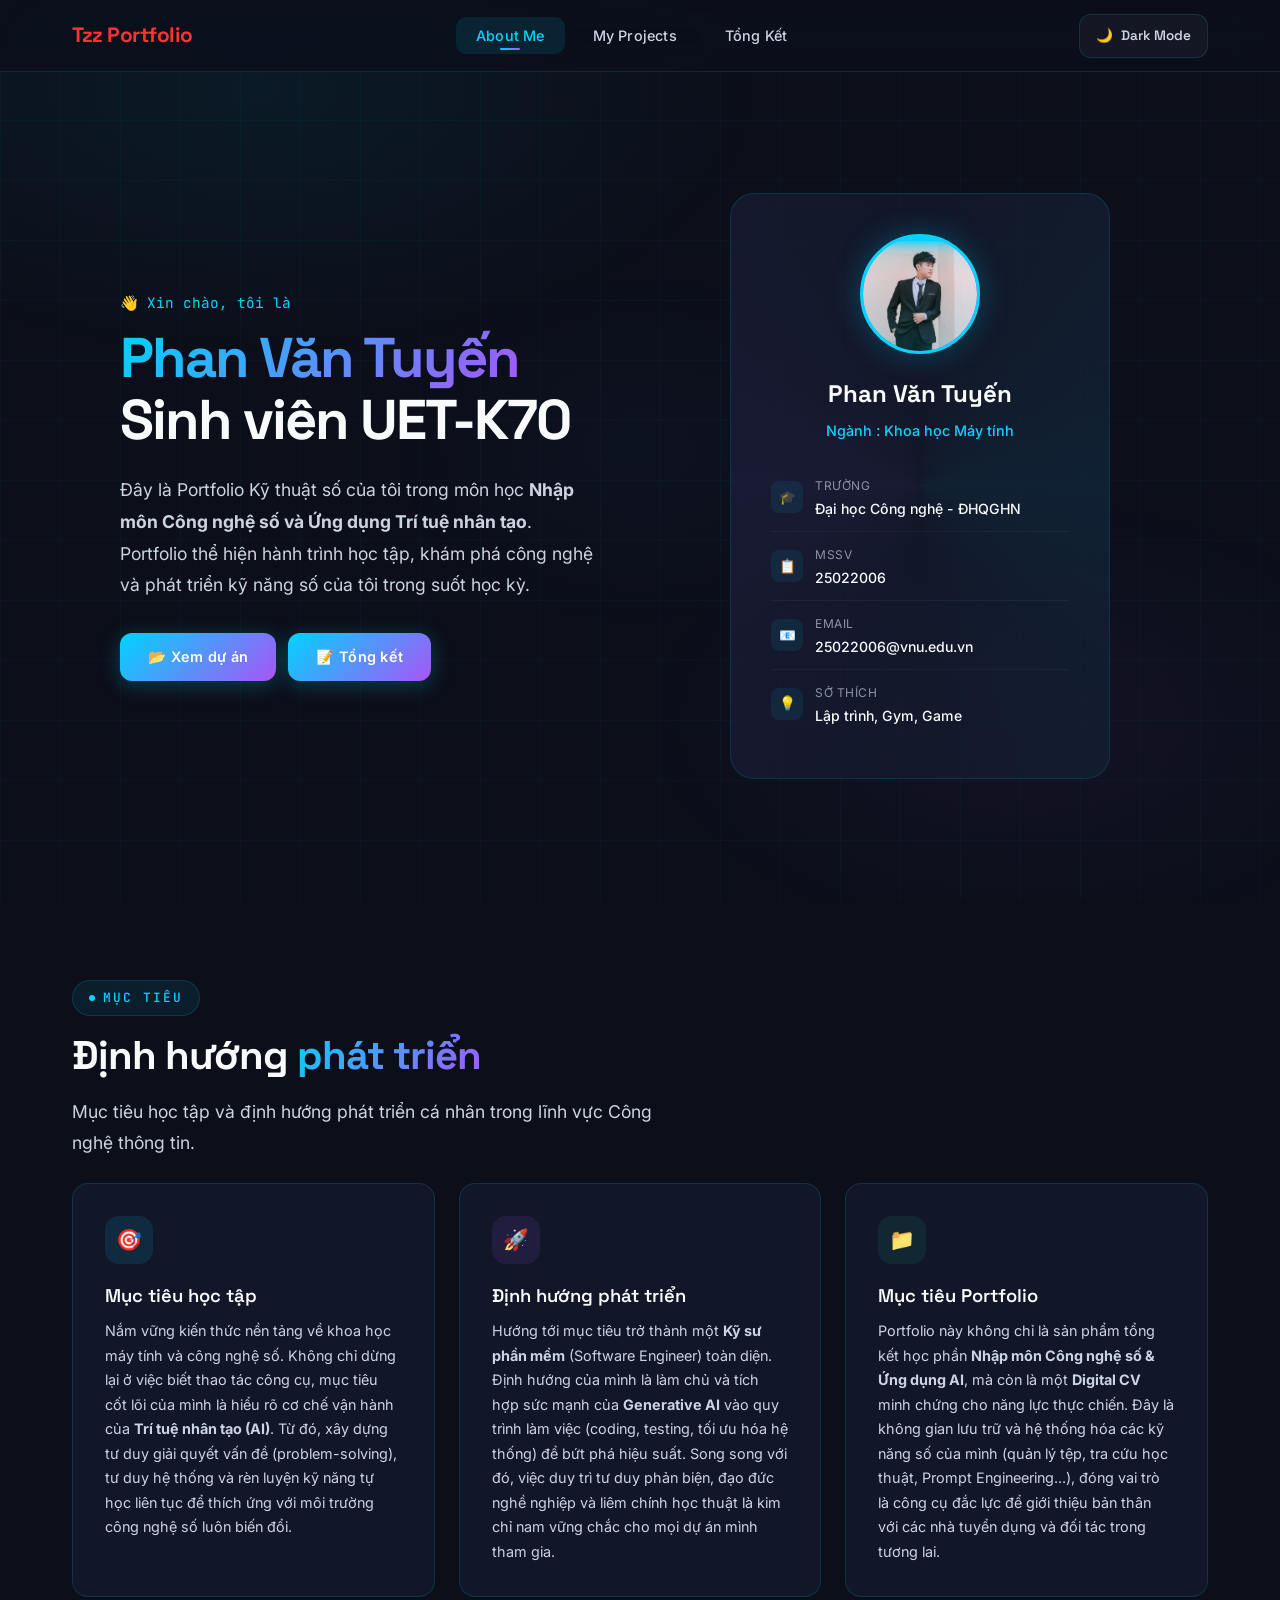
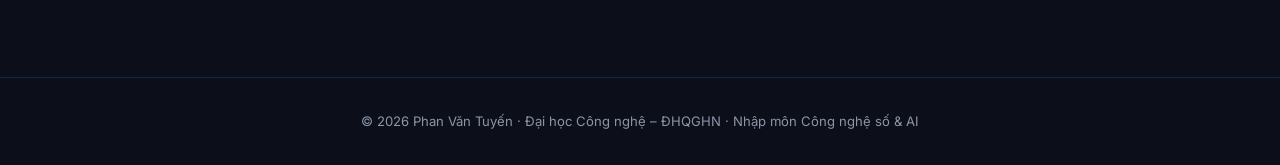
==== commit faa4a5bc: "update hieu ung dong" ====
--- a/index.html
+++ b/index.html
@@ -30,14 +30,14 @@
     <!-- NAVIGATION -->
     <nav class="navbar" id="navbar">
         <div class="nav-container">
-            <a class="nav-logo" href="index.html">⟨/⟩ Tzz Portfolio</a>
+            <a class="nav-logo" href="index.html">Tzz Portfolio</a>
             <button class="nav-toggle" id="navToggle" aria-label="Menu">
                 <span></span><span></span><span></span>
             </button>
             <ul class="nav-links" id="navLinks">
                 <li><a class="nav-link" href="index.html">About Me</a></li>
                 <li><a class="nav-link" href="projects.html">My Projects</a></li>
-                <li><a class="nav-link" href="summary.html">Summary</a></li>
+                <li><a class="nav-link" href="summary.html">Tổng Kết</a></li>
             </ul>
             <button class="theme-toggle" id="themeToggle" onclick="toggleTheme()" aria-label="Dark / Light Mode"
                 title="Dark / Light Mode">🌙</button>
--- a/styles.css
+++ b/styles.css
@@ -249,17 +249,26 @@
     font-family: 'Space Grotesk', sans-serif;
     font-size: 1.3rem;
     font-weight: 700;
-    background: var(--gradient-primary);
-    -webkit-background-clip: text;
-    -webkit-text-fill-color: transparent;
-    background-clip: text;
+    color: #ff3333;
     cursor: pointer;
     letter-spacing: -0.5px;
     transition: var(--transition-fast);
     text-decoration: none;
-}
-
-.nav-logo:hover { filter: brightness(1.2); }
+    animation: fireGlow 1.5s ease-in-out infinite alternate;
+}
+
+@keyframes fireGlow {
+    0% {
+        text-shadow: 0 0 5px rgba(255,51,51,0.5), 0 0 10px rgba(255,51,51,0.3);
+        transform: scale(1);
+    }
+    100% {
+        text-shadow: 0 0 10px rgba(255,51,51,0.8), 0 0 20px rgba(255,51,51,0.6), 0 0 30px rgba(255,102,0,0.4);
+        transform: scale(1.02);
+    }
+}
+
+.nav-logo:hover { filter: brightness(1.3); }
 
 .nav-links {
     display: flex;
@@ -514,6 +523,19 @@
     color: var(--text-primary);
 }
 
+.btn-pdf {
+    background: rgba(239, 68, 68, 0.08);
+    color: #ef4444;
+    border: 1px solid rgba(239, 68, 68, 0.2);
+}
+
+.btn-pdf:hover {
+    background: rgba(239, 68, 68, 0.15);
+    border-color: rgba(239, 68, 68, 0.4);
+    box-shadow: 0 0 20px rgba(239, 68, 68, 0.15);
+    transform: translateY(-2px);
+}
+
 .btn-sm { padding: 8px 18px; font-size: 0.82rem; }
 
 /* ==========================================
@@ -1293,3 +1315,20 @@
 ::-webkit-scrollbar-track { background: var(--bg-primary); }
 ::-webkit-scrollbar-thumb { background: rgba(0,212,255,0.15); border-radius: 4px; }
 ::-webkit-scrollbar-thumb:hover { background: rgba(0,212,255,0.3); }
+
+@media print {
+    /* Ép trình duyệt giữ nguyên màu sắc và background */
+    * {
+        -webkit-print-color-adjust: exact !important;
+        print-color-adjust: exact !important;
+    }
+
+    /* Đảm bảo nền không bị đổi sang màu trắng */
+    body {
+        background-color: #0b0f19 !important; /* Thay mã màu này bằng màu nền chuẩn của bạn */
+    }
+
+    /* Ẩn bớt thanh cuộn hoặc những thứ không cần thiết khi in */
+    ::-webkit-scrollbar {
+        display: none;
+    }
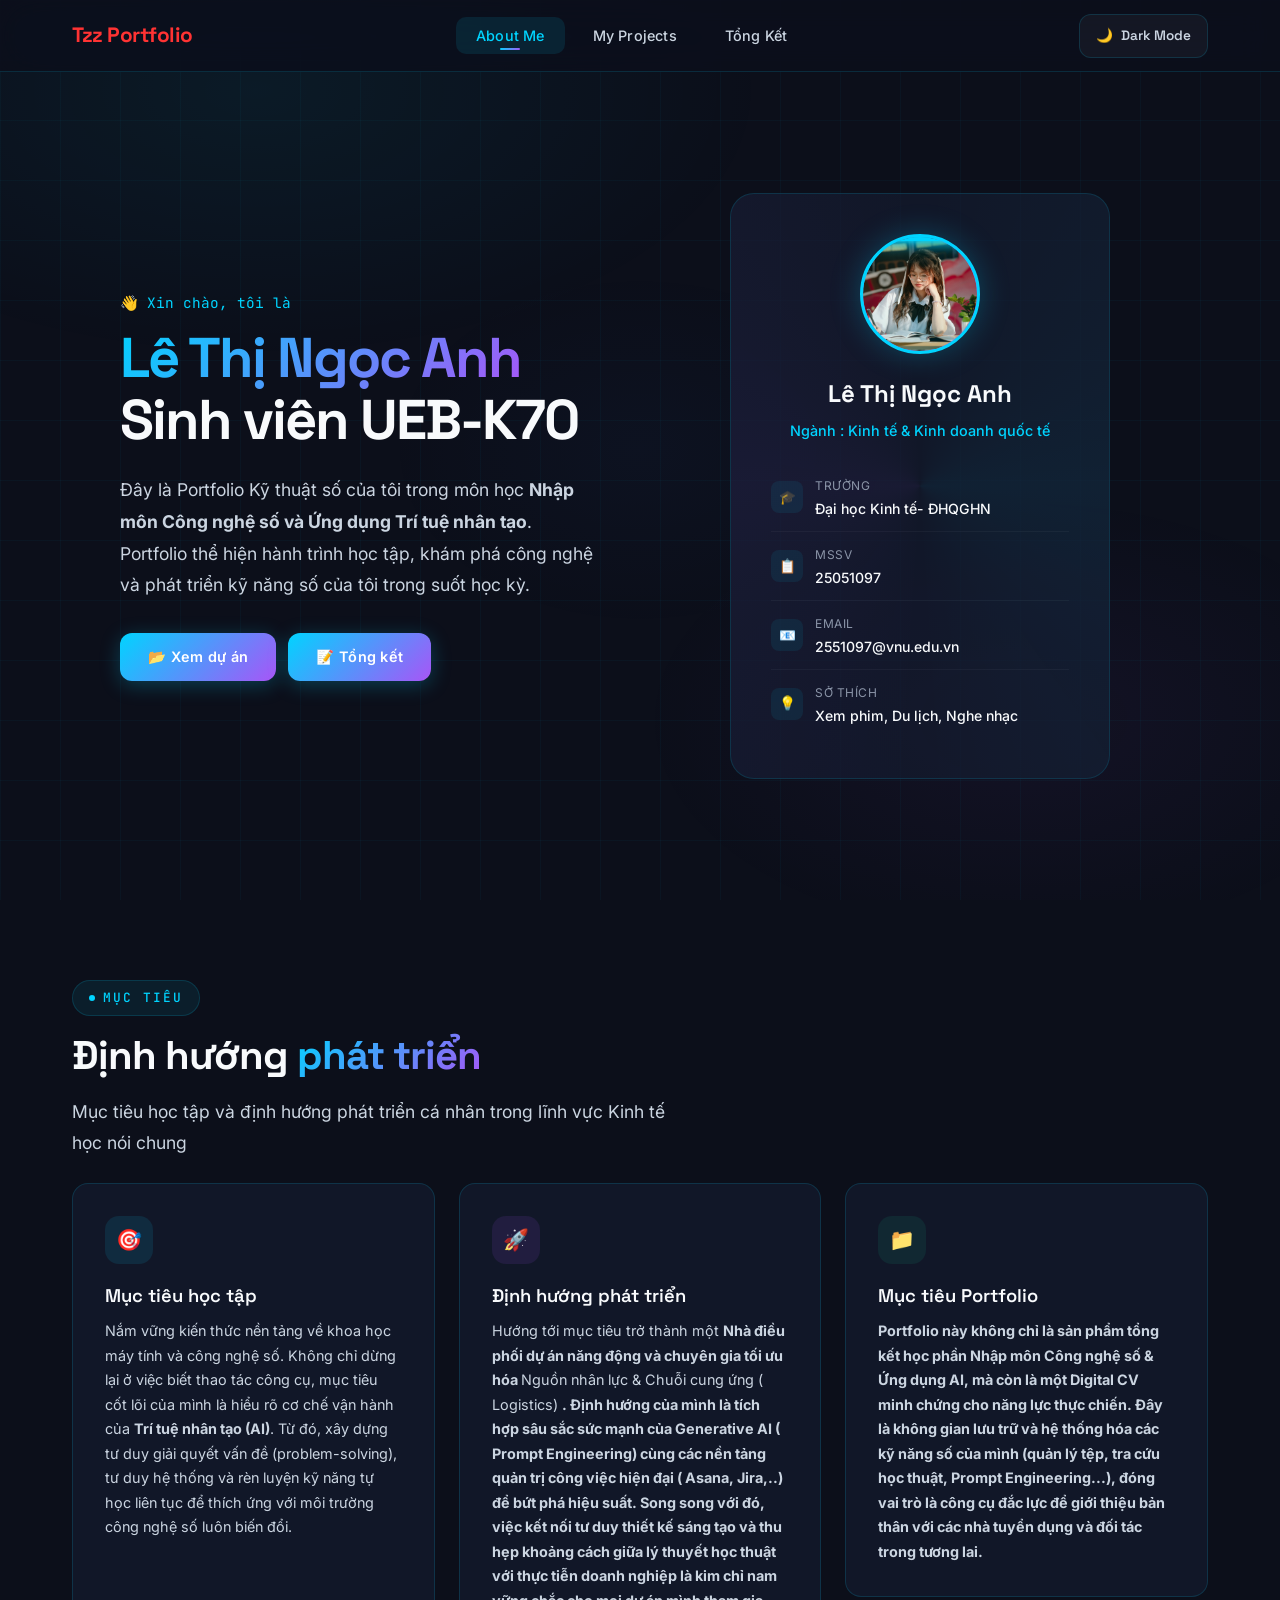
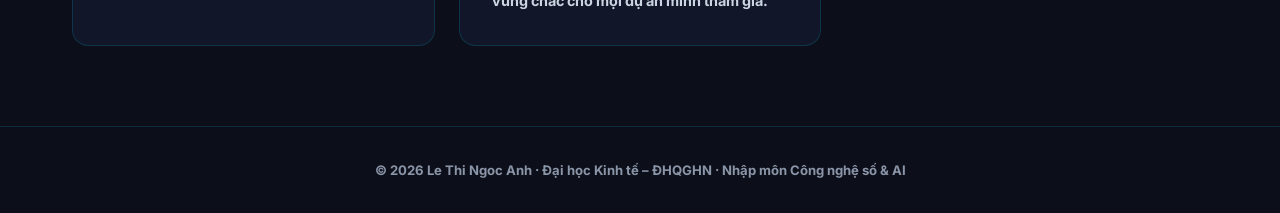
==== commit bd66bfa5: "Update index.html" ====
--- a/index.html
+++ b/index.html
@@ -4,7 +4,7 @@
 <head>
     <meta charset="UTF-8">
     <meta name="viewport" content="width=device-width, initial-scale=1.0">
-    <meta name="description" content="Portfolio Kỹ thuật số - Giới thiệu bản thân - Đại học Công nghệ, ĐHQGHN">
+    <meta name="description" content="Portfolio Kỹ thuật số - Giới thiệu bản thân - Đại học Kinh tế, ĐHQGHN">
     <title>About me | Tzz Portfolio</title>
     <link rel="preconnect" href="https://fonts.googleapis.com">
     <link rel="preconnect" href="https://fonts.gstatic.com" crossorigin>
@@ -53,8 +53,8 @@
                     <div class="hero-text">
                         <p class="greeting">👋 Xin chào, tôi là</p>
                         <h1>
-                            <span class="text-gradient">Phan Văn Tuyến</span><br>
-                            Sinh viên UET-K70
+                            <span class="text-gradient">Lê Thị Ngọc Anh</span><br>
+                            Sinh viên UEB-K70
                         </h1>
                         <p class="description">
                             Đây là Portfolio Kỹ thuật số của tôi trong môn học
@@ -71,38 +71,38 @@
                         <div class="profile-card">
                             <div class="profile-card-inner">
                                 <div class="avatar">
-                                    <img src="avt.jpg" alt="Phan Văn Tuyến Avatar" class="avatar-img">
+                                    <img src="avt.jpg" alt="Lê Thị Ngọc Anh Avatar" class="avatar-img">
                                     <div class="scan-line"></div>
                                 </div>
-                                <h2 class="profile-name">Phan Văn Tuyến</h2>
-                                <p class="profile-role">Ngành : Khoa học Máy tính</p>
+                                <h2 class="profile-name">Lê Thị Ngọc Anh</h2>
+                                <p class="profile-role">Ngành : Kinh tế & Kinh doanh quốc tế </p>
                                 <ul class="profile-info">
                                     <li>
                                         <span class="info-icon">🎓</span>
                                         <div>
                                             <span class="info-label">Trường</span><br>
-                                            <span class="info-value">Đại học Công nghệ - ĐHQGHN</span>
+                                            <span class="info-value">Đại học Kinh tế- ĐHQGHN</span>
                                         </div>
                                     </li>
                                     <li>
                                         <span class="info-icon">📋</span>
                                         <div>
                                             <span class="info-label">MSSV</span><br>
-                                            <span class="info-value">25022006</span>
+                                            <span class="info-value">25051097</span>
                                         </div>
                                     </li>
                                     <li>
                                         <span class="info-icon">📧</span>
                                         <div>
                                             <span class="info-label">Email</span><br>
-                                            <span class="info-value">25022006@vnu.edu.vn</span>
+                                            <span class="info-value">2551097@vnu.edu.vn</span>
                                         </div>
                                     </li>
                                     <li>
                                         <span class="info-icon">💡</span>
                                         <div>
                                             <span class="info-label">Sở thích</span><br>
-                                            <span class="info-value">Lập trình, Gym, Game</span>
+                                            <span class="info-value">Xem phim, Du lịch, Nghe nhạc</span>
                                         </div>
                                     </li>
                                 </ul>
@@ -119,7 +119,7 @@
                 <span class="section-label"><span class="dot"></span> Mục tiêu</span>
                 <h2 class="section-title">Định hướng <span class="gradient">phát triển</span></h2>
                 <p class="section-subtitle">
-                    Mục tiêu học tập và định hướng phát triển cá nhân trong lĩnh vực Công nghệ thông tin.
+                    Mục tiêu học tập và định hướng phát triển cá nhân trong lĩnh vực Kinh tế học nói chung 
                 </p>
                 <div class="about-grid">
                     <div class="card about-card animate-on-scroll stagger-1">
@@ -138,12 +138,11 @@
                         <div class="about-card-icon purple">🚀</div>
                         <h3>Định hướng phát triển</h3>
                         <p>
-                            Hướng tới mục tiêu trở thành một <strong>Kỹ sư phần mềm</strong> (Software Engineer) toàn
-                            diện. Định hướng
-                            của mình là làm chủ và tích hợp sức mạnh của <strong>Generative AI</strong> vào quy trình
-                            làm việc (coding,
-                            testing, tối ưu hóa hệ thống) để bứt phá hiệu suất. Song song với đó, việc duy trì tư duy
-                            phản biện, đạo đức nghề nghiệp và liêm chính học thuật là kim chỉ nam vững chắc cho mọi dự
+                             Hướng tới mục tiêu trở thành một <strong>Nhà điều phối dự án năng động và chuyên gia tối ưu hóa </strong> Nguồn nhân lực & Chuỗi cung ứng 
+                            ( Logistics) <strong> . Định hướng
+                            của mình là tích hợp sâu sắc sức mạnh của <strong> Generative AI ( Prompt Engineering) <strong> cùng các nền tảng quản trị công việc hiện đại ( Asana, Jira,..) để bứt phá hiệu suất.
+                            Song song với đó, việc kết nối tư duy thiết kế sáng tạo và thu hẹp khoảng cách giữa lý thuyết học thuật với thực tiễn doanh nghiệp 
+                             là kim chỉ nam vững chắc cho mọi dự
                             án mình tham gia.
                         </p>
                     </div>
@@ -168,10 +167,10 @@
     <!-- FOOTER -->
     <footer class="footer">
         <div class="container">
-            <p>© 2026 Phan Văn Tuyến · Đại học Công nghệ – ĐHQGHN · Nhập môn Công nghệ số &amp; AI</p>
+            <p>© 2026 Le Thi Ngoc Anh · Đại học Kinh tế  – ĐHQGHN · Nhập môn Công nghệ số &amp; AI</p>
         </div>
     </footer>
     <script src="script.js"></script>
 </body>
 
-</html>+</html>
